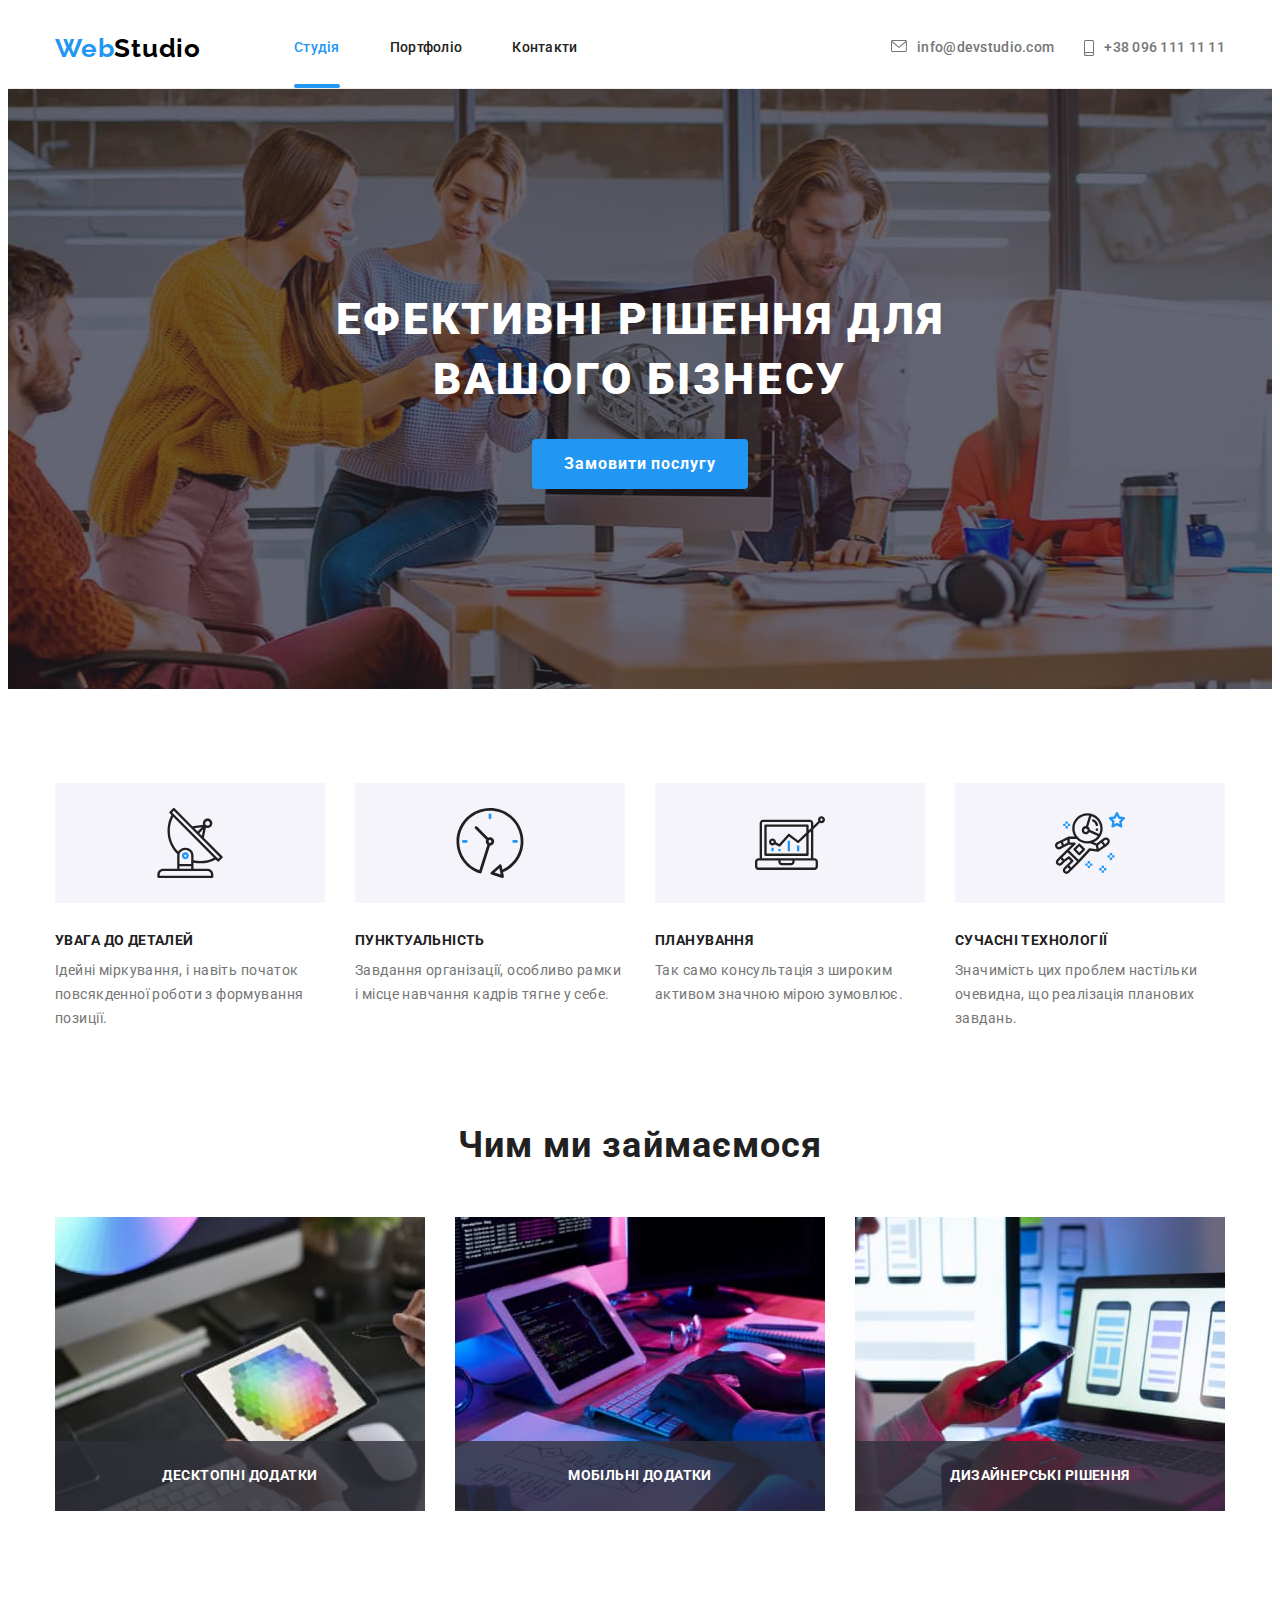
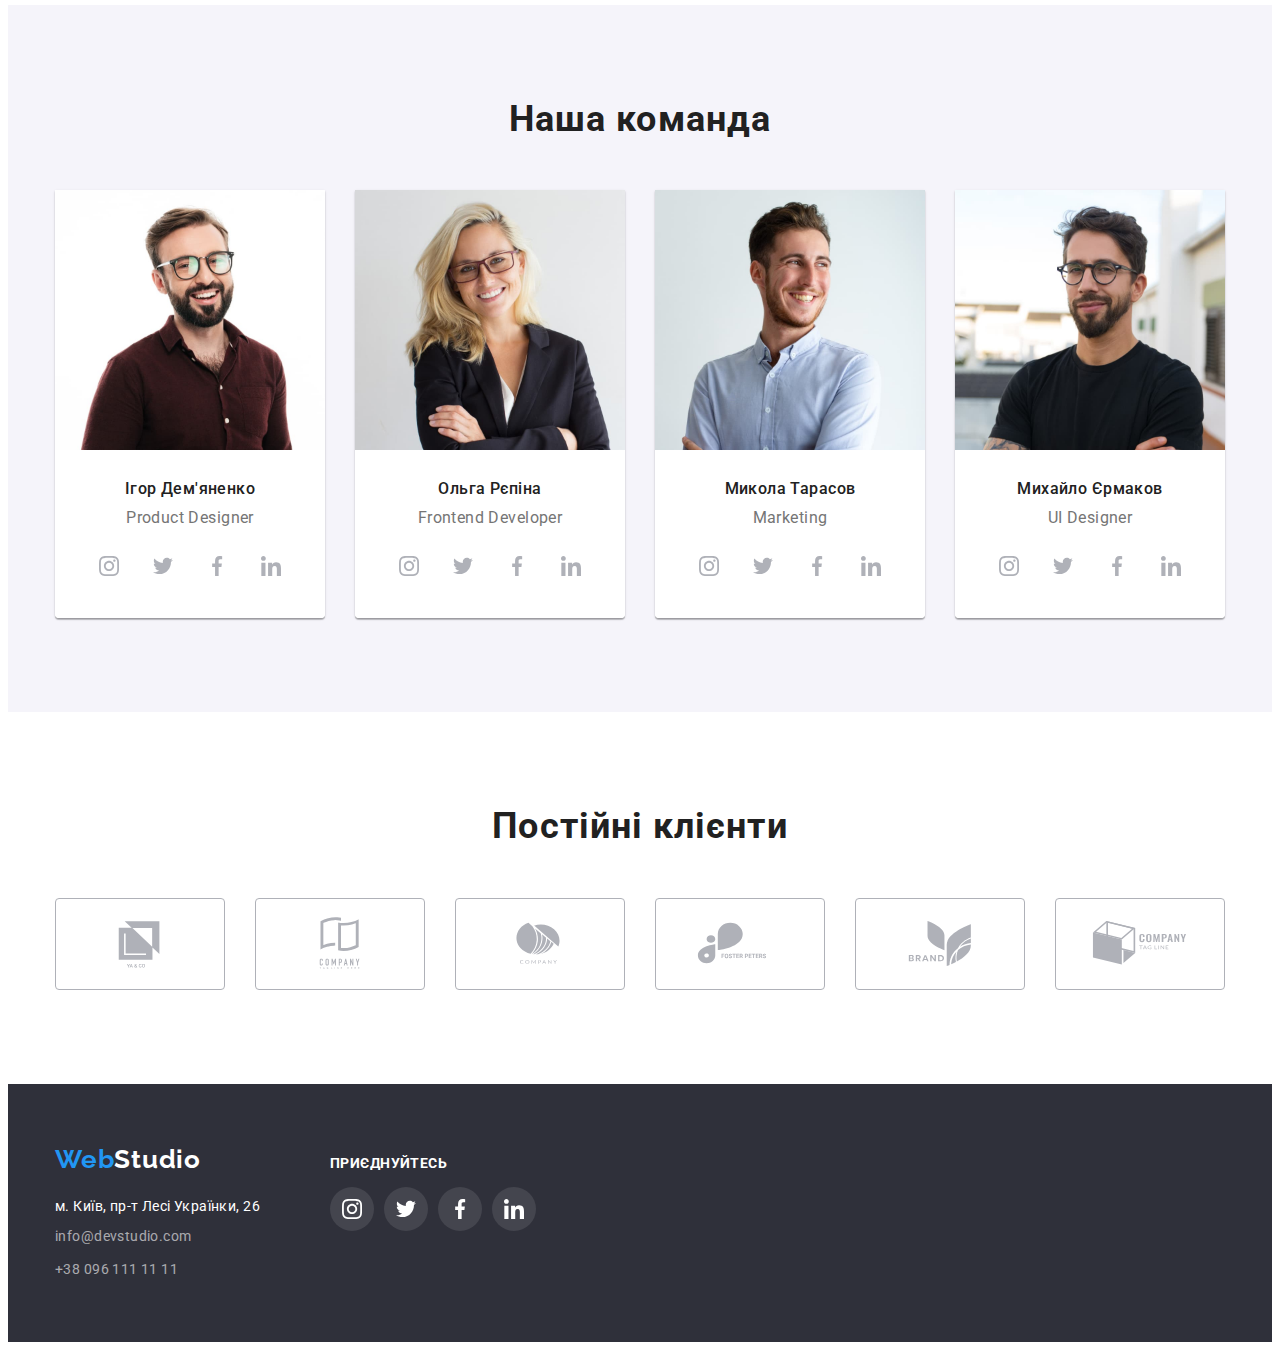
==== index.html @ 5de2b5cb "fixed bugs" ====
<!DOCTYPE html>
<html lang="uk">
  <head>
    <meta charset="UTF-8" />
    <meta http-equiv="X-UA-Compatible" content="IE=edge" />
    <meta name="viewport" content="width=device-width, initial-scale=1.0" />
    <title>Studio</title>
    <link rel="preconnect" href="https://fonts.googleapis.com" />
    <link rel="preconnect" href="https://fonts.gstatic.com" crossorigin />
    <link
      href="https://fonts.googleapis.com/css2?family=Raleway:wght@700&family=Roboto:wght@400;500;700;900&display=swap"
      rel="stylesheet"
    />
    <link
      rel="stylesheet"
      href="https://cdnjs.cloudflare.com/ajax/libs/modern-normalize/1.1.0/modern-normalize.min.css"
      integrity="sha512-wpPYUAdjBVSE4KJnH1VR1HeZfpl1ub8YT/NKx4PuQ5NmX2tKuGu6U/JRp5y+Y8XG2tV+wKQpNHVUX03MfMFn9Q=="
      crossorigin="anonymous"
      referrerpolicy="no-referrer"
    />
    <link rel="stylesheet" href="./css/styles.css" />
  </head>

  <body>
    <!-- хедер -->

    <header class="header">
      <div class="container">
        <section class="top-menu">
          <nav class="header-nav">
            <a href="./index.html" class="logo">Web<span class="logo-text">Studio</span></a>
            <ul class="header-nav-list">
              <li class="header-nav-item">
                <a href="./index.html" class="header-nav-link current">Студія</a>
              </li>
              <li class="header-nav-item">
                <a href="./portfolio.html" class="header-nav-link">Портфоліо</a>
              </li>
              <li class="header-nav-item">
                <a href="./index.html" class="header-nav-link">Контакти</a>
              </li>
            </ul>
          </nav>

          <ul class="header-contact">
            <li class="mail">
              <a href="mailto:minfo@devstudio.com" class="mail-link">
                <svg class="header-icon" width="16" height="12">
                  <use href="./images/symbol-defs.svg#icon-envelope-hover"></use>
                </svg>
                info@devstudio.com</a
              >
            </li>
            <li>
              <a href="tel:+380961111111" class="tel-link">
                <svg class="header-icon" width="10" height="16">
                  <use href="./images/symbol-defs.svg#icon-smartphone"></use>
                </svg>
                +38 096 111 11 11</a
              >
            </li>
          </ul>
        </section>
      </div>
    </header>

    <main>
      <section class="hero hero-overlay">
        <div class="container">
          <h1 class="hero-title">Ефективні рішення для вашого бізнесу</h1>
          <button type="button" class="hero-btn button" data-modal-open>Замовити послугу</button>

          
        </div>
      </section>

      <section class="feature section">
        <div class="container">
          <h2 class="visually-hidden">Особливості</h2>
          <ul class="feature-list">

            <li class="feature-item">
              <div class="feature-icon">
                <svg width="70" height="70">
                  <use href="./images/symbol-defs.svg#icon-antenna">
                  </use>
                </svg>
                </div>
               <h3 class="feature-title">Увага до деталей</h3>
              <p class="feature-text">
                Ідейні міркування, і навіть початок повсякденної роботи з формування позиції.
              </p>
            </li>

            <li class="feature-item">
              <div class="feature-icon">
                <svg width="70" height="70">
                  <use href="./images/symbol-defs.svg#icon-clock"></use>
                </svg>
              </div>
              <h3 class="feature-title">Пунктуальність</h3>
              <p class="feature-text">
                Завдання організації, особливо рамки і місце навчання кадрів тягне у себе.
              </p>
            </li>

            <li class="feature-item icon-planning">
              <div class="feature-icon">
                <svg width="70" height="70">
                  <use href="./images/symbol-defs.svg#icon-diagram"></use>
                </svg>
              </div>
              <h3 class="feature-title">Планування</h3>
              <p class="feature-text">
                Так само консультація з широким активом значною мірою зумовлює.
              </p>
            </li>

            <li class="feature-item icon-technology">
              <div class="feature-icon">
                <svg width="70" height="70">
                  <use href="./images/symbol-defs.svg#icon-astronaut"></use>
                </svg>
              </div>
              <h3 class="feature-title">Сучасні технології</h3>
              <p class="feature-text">
                Значимість цих проблем настільки очевидна, що реалізація планових завдань.
              </p>
            </li>
          </ul>
        </div>
      </section>

      <section class="work">
        <div class="container">
          <h2 class="work-title title">Чим ми займаємося</h2>
          <ul class="work-list">
            <li>
              <div class="work-band">
              <img src="./images/1.jpg" alt="розробка програм гаджетах" width="370" />
              <p class="work-band-text">Десктопні додатки</p>
            </div>
            </li>

            <li>
              <div class="work-band">
              <img src="./images/2.jpg" alt="розробка програм гаджетах" width="370" />
              <p class="work-band-text">Мобільні додатки</p>
              </div>
            </li>

            <li>
              <div class="work-band">
              <img src="./images/3.jpg" alt="розробка програм гаджетах" width="370" />
              <p class="work-band-text">Дизайнерські рішення</p>
            </div>
            </li>
          </ul>
        </div>
      </section>

      <section class="team section">
        <div class="container">
          <h2 class="team-title title">Наша команда</h2>
          <ul class="team-list">
            <li class="team-card">
              <img src="./images/4.jpg" alt="член команди" width="270" />
              <div class="team-lead">
                <h3 class="team-name">Ігор Дем'яненко</h3>
                <p lang="en" class="team-activity">Product Designer</p>
                <ul class="list team-net">
                  <li class="net-item">
                    <a href="" class="net-link">
                      <svg class="social-icon" width="20" height="20">
                        <use href="./images/symbol-defs.svg#icon-instagram"></use>
                      </svg>
                    </a>
                  </li>
                  <li class="net-item">
                    <a href="" class="net-link">
                      <svg class="social-icon" width="20" height="20">
                        <use href="./images/symbol-defs.svg#icon-twitter"></use>
                      </svg>
                    </a>
                  </li>
                  <li class="net-item">
                    <a href="" class="net-link">
                      <svg class="social-icon" width="20" height="20">
                        <use href="./images/symbol-defs.svg#icon-facebook"></use>
                      </svg>
                    </a>
                  </li>
                  <li class="net-item">
                    <a href="" class="net-link">
                      <svg class="social-icon" width="20" height="20">
                        <use href="./images/symbol-defs.svg#icon-linkedin"></use>
                      </svg>
                    </a>
                  </li>
                </ul>
              </div>
            </li>

            <li class="team-card">
              <img src="./images/5.jpg" alt="член команди" width="270" />
              <div class="team-lead">
                <h3 class="team-name">Ольга Рєпіна</h3>
                <p lang="en" class="team-activity">Frontend Developer</p>
               <ul class="list team-net">
                  <li class="net-item">
                    <a href="" class="net-link">
                      <svg class="social-icon" width="20" height="20">
                        <use href="./images/symbol-defs.svg#icon-instagram"></use>
                      </svg>
                    </a>
                  </li>
                  <li class="net-item">
                    <a href="" class="net-link">
                      <svg class="social-icon" width="20" height="20">
                        <use href="./images/symbol-defs.svg#icon-twitter"></use>
                      </svg>
                    </a>
                  </li>
                  <li class="net-item">
                    <a href="" class="net-link">
                      <svg class="social-icon" width="20" height="20">
                        <use href="./images/symbol-defs.svg#icon-facebook"></use>
                      </svg>
                    </a>
                  </li>
                  <li class="net-item">
                    <a href="" class="net-link">
                      <svg class="social-icon" width="20" height="20">
                        <use href="./images/symbol-defs.svg#icon-linkedin"></use>
                      </svg>
                    </a>
                  </li>
                </ul>
              </div>
            </li>

            <li class="team-card">
              <img src="./images/6.jpg" alt="член команди" width="270" />
              <div class="team-lead">
                <h3 class="team-name">Микола Тарасов</h3>
                <p lang="en" class="team-activity">Marketing</p>
                <ul class="list team-net">
                  <li class="net-item">
                    <a href="" class="net-link">
                      <svg class="social-icon" width="20" height="20">
                        <use href="./images/symbol-defs.svg#icon-instagram"></use>
                      </svg>
                    </a>
                  </li>
                  <li class="net-item">
                    <a href="" class="net-link">
                      <svg class="social-icon" width="20" height="20">
                        <use href="./images/symbol-defs.svg#icon-twitter"></use>
                      </svg>
                    </a>
                  </li>
                  <li class="net-item">
                    <a href="" class="net-link">
                      <svg class="social-icon" width="20" height="20">
                        <use href="./images/symbol-defs.svg#icon-facebook"></use>
                      </svg>
                    </a>
                  </li>
                  <li class="net-item">
                    <a href="" class="net-link">
                      <svg class="social-icon" width="20" height="20">
                        <use href="./images/symbol-defs.svg#icon-linkedin"></use>
                      </svg>
                    </a>
                  </li>
                </ul>
              </div>
            </li>

            <li class="team-card">
              <img src="./images/7.jpg" alt="член команди" width="270" />
              <div class="team-lead">
                <h3 class="team-name">Михайло Єрмаков</h3>
                <p lang="en" class="team-activity">UI Designer</p>
                <ul class="list team-net">
                  <li class="net-item">
                    <a href="" class="net-link">
                      <svg class="social-icon" width="20" height="20">
                        <use href="./images/symbol-defs.svg#icon-instagram"></use>
                      </svg>
                    </a>
                  </li>
                  <li class="net-item">
                    <a href="" class="net-link">
                      <svg class="social-icon" width="20" height="20">
                        <use href="./images/symbol-defs.svg#icon-twitter"></use>
                      </svg>
                    </a>
                  </li>
                  <li class="net-item">
                    <a href="" class="net-link">
                      <svg class="social-icon" width="20" height="20">
                        <use href="./images/symbol-defs.svg#icon-facebook"></use>
                      </svg>
                    </a>
                  </li>
                  <li class="net-item">
                    <a href="" class="net-link">
                      <svg class="social-icon" width="20" height="20">
                        <use href="./images/symbol-defs.svg#icon-linkedin"></use>
                      </svg>
                    </a>
                  </li>
                </ul>
              </div>
            </li>
          </ul>
        </div>
      </section>

      <section class="section client">
        <div class="container">
          <h2 class="client-title title">Постійні клієнти</h2>

          <ul class="client-list">
            <li>
              <a href="" class="client-link">
                <svg class="client-icon" width="106" height="60">
                  <use href="./images/symbol-defs.svg#icon-Logo"></use>
                </svg>
              </a>
            </li>

            <li>
              <a href="" class="client-link">
                <svg class="client-icon" width="106" height="60">
                  <use href="./images/symbol-defs.svg#icon-Logo-1"></use>
                </svg>
              </a>
            </li>
            <li>
              <a href="" class="client-link"
                ><svg class="client-icon" width="106" height="60">
                  <use href="./images/symbol-defs.svg#icon-Logo-2"></use></svg
              ></a>
            </li>
            <li>
              <a href="" class="client-link"
                ><svg class="client-icon" width="106" height="60">
                  <use href="./images/symbol-defs.svg#icon-Logo-3"></use></svg
              ></a>
            </li>
            <li>
              <a href="" class="client-link"
                ><svg class="client-icon" width="106" height="60">
                  <use href="./images/symbol-defs.svg#icon-Logo-4"></use></svg
              ></a>
            </li>
            <li>
              <a href="" class="client-link"
                ><svg class="client-icon" width="106" height="60">
                  <use href="./images/symbol-defs.svg#icon-Logo-5"></use></svg
              ></a>
            </li>
          </ul>
        </div>
      </section>
    </main>

    <!-- футер -->

    <footer class="footer">
      <div class="container jion">
        <div class="adress-block">
          <a href="./index.html" class="footer-logo"
            >Web<span class="logo-text-footer">Studio</span></a
          >
          <address class="footer-adress">
            <ul class="footer-adress-list">
              <li class="footer-adress-item">
                <a
                  href="https://www.google.com/maps/d/viewer?mid=10uSM3H-mIU3GznYo2szRIEphczw&hl=en_US&ll=50.42732700000001%2C30.538092&z=17"
                  class="footer-map"
                  target="_blank"
                  rel="noreferrer noopener"
                >
                  м. Київ, пр-т Лесі Українки, 26
                </a>
              </li>

              <li class="footer-mail">
                <a href="mailto:minfo@devstudio.com" class="footer-mail">info@devstudio.com</a>
              </li>

              <li>
                <a href="tel:+380961111111" class="footer-tel">+38 096 111 11 11</a>
              </li>
            </ul>
          </address>
        </div>

        <div class="join-block">
          <h2 class="jion-title">приєднуйтесь</h2>
          <ul class="list team-net">
                  <li class="footer-net-item">
                    <a href="" class="footer-net-link">
                      <svg class="footer-social-icon" width="20" height="20">
                        <use href="./images/symbol-defs.svg#icon-instagram"></use>
                      </svg>
                    </a>
                  </li>
                  <li class="footer-net-item">
                    <a href="" class="footer-net-link">
                      <svg class="footer-social-icon" width="20" height="20">
                        <use href="./images/symbol-defs.svg#icon-twitter"></use>
                      </svg>
                    </a>
                  </li>
                  <li class="footer-net-item">
                    <a href="" class="footer-net-link">
                      <svg class="footer-social-icon" width="20" height="20">
                        <use href="./images/symbol-defs.svg#icon-facebook"></use>
                      </svg>
                    </a>
                  </li>
                  <li class="footer-net-item">
                    <a href="" class="footer-net-link">
                      <svg class="footer-social-icon" width="20" height="20">
                        <use href="./images/symbol-defs.svg#icon-linkedin"></use>
                      </svg>
                    </a>
                  </li>
                </ul>
        </div>
      </div>
    </footer>

    <div class="backdrop is-hidden" data-modal>
            <div class="modal">
              <button class="modal-btn"  data-modal-close>
              <svg class="close" width="30" height="30">
                <use href="./images/symbol-defs.svg#icon-close"></use>
              </svg>
              </button>
            </div>
          </div>
    <script src="./js/modal.js"></script>

  </body>
</html>
---- css/styles.css ----
/* основной цвет текста color: #757575; */
/* вторичный цвет текста color: #212121; */
/* белый color: #FFFFFF; */
/* акцент #2196F3; */
/* вторичный цвет фона #F5F4FA; */
/* цвет текста в футере rgba(255, 255, 255, 0.6) */
/* 000000 */
/* ECECEC */
/* F5F4FA */
/* 2F303A */
/* FFFFFF 60% */

:root {
  --primary-text-color: #757575;
  --title-text-color: #212121;
  --white-color: rgba(255, 255, 255, 0.6);
  --accept-color: #2196f3;
  --primary-bg-color: #ffffff;
  --bgr-color: #2f303a;
  --black-color: #000000;
  --bgr-secondary-color: #f5f4fa;
  --transpernt-white-color: rgba(255, 255, 255, 0.6);
  --hidden-color: #188ce8;
  --timing: 250ms;
  --cubic-bezier: (0.4, 0, 0.2, 1);
}

html {
  box-sizing: border-box;
}

*,
*::after,
*::before {
  box-sizing: inherit;
}

p,
h1,
h2,
h3,
h4,
h5,
h6 {
  margin: 0;
}

ul,
ol {
  margin: 0;
  padding-left: 0;
}

address {
  font-style: normal;
}

img {
  display: block;
}

body {
  background-color: var(--primary-bg-color);
  color: var(--primary-text-color);
  font-family: Roboto, sans-serif;
  font-size: 14px;
  font-weight: 400;
  letter-spacing: 0.03em;
}

.container {
  width: 1200px;
  padding-left: 15px;
  padding-right: 15px;
  /* outline: 2px solid black; */
  margin: 0 auto;
}

.visually-hidden {
  position: absolute;
  width: 1px;
  height: 1px;
  margin: -1px;
  border: 0;
  padding: 0;
  white-space: nowrap;
  clip-path: inset(100%);
  clip: rect(0 0 0 0);
  overflow: hidden;
}

.button {
  font-family: Roboto, sans-serif;
  cursor: pointer;
  /* border: 1px solid transparent; */
  border: none;
  border-radius: 4px;
}

.section {
  padding-top: 94px;
  padding-bottom: 94px;
}

.title {
 color: var(--title-text-color);
  font-weight: 700;
  font-size: 36px;
  line-height: 1.16;
  letter-spacing: 0.03em;
  margin-bottom: 50px;
  text-align: center;
  margin-bottom: 50px; 
}

.list {
  list-style-type: none;
}

/* -----------------HEADER---------------- */

.header {
  border-bottom: 1px solid #ececec;
}


.header-nav {
  align-items: center;
}

.top-menu {
  display: flex;
  align-items: center;
 }

.logo {
  display: block;
  font-family: Raleway, normal;
  color: var(--accept-color);
  text-decoration: none;
  font-weight: 700;
  font-size: 26px;
  line-height: 1.19;
  letter-spacing: 0.03em;
  /* margin: 0 93px 25px 0; */
}

.logo-text {
  color: var(--black-color);
}

.header-nav-list {
  list-style-type: none;
  margin-left: 93px;
}

.header-nav-item:not(:last-child) {
  margin-right: 50px;
}

.header-nav-link {
  color: var(--title-text-color);
  text-decoration: none;
  font-weight: 500;
  font-size: 14px;
  line-height: 1.14;
  letter-spacing: 0.02em;
  padding-top: 32px;
  padding-bottom: 32px;
  display: block;
  position: relative;

  transition: color 250ms cubic-bezier(0.4, 0, 0.2, 1);
}

.current {
    color: var(--accept-color);
}

.current::after {
  color: var(--accept-color);
  position: absolute;
    content: '';
    display: block;
    left: 0;
    bottom: 0px;
    width: 100%;
    height: 4px;
    border-radius: 2px;
   background-color: #2196f3;
}

.header-contact {
  list-style-type: none;
  display: flex;
  margin-left: auto;
  align-items: center;
}

.header-nav,
.header-nav-list {
  display: flex;
}

.header-icon {
  margin-right: 10px;
  fill: currentColor;
}

.mail {
  margin-right: 30px;
}

.mail-link {
  display: flex;
  text-decoration: none;
  color: var(--primary-text-color);
  font-weight: 500;
  font-size: 14px;
  line-height: 1.14;
  letter-spacing: 0.02em;
  padding: 32px 0;

  transition: color 250ms cubic-bezier(0.4, 0, 0.2, 1);
  /* margin-right: 50px; */
}

.tel-link {
  display: flex;
  text-decoration: none;
  color: var(--primary-text-color);
  font-weight: 500;
  font-size: 14px;
  line-height: 1.14;
  letter-spacing: 0.02em;
  padding: 32px 0;

  transition: color 250ms cubic-bezier(0.4, 0, 0.2, 1);
}

.header-nav-link:hover,
.header-nav-link:focus,
.mail-link:hover,
.mail-link:focus,
.tel-link:hover,
.tel-link:focus {
  color: var(--accept-color);
}

/* ------------------------MAIN----------------------- */

.hero {
  background-color: var(--bgr-color);
  padding: 200px 0px;
}

.hero-overlay {
  max-width: 1600px;
  height: 600px;
  background-image: 
  linear-gradient(to right,
  rgba(47, 48, 58, 0.4),
  rgba(47, 48, 58, 0.4)),
  url(../images/overlay.jpg);
  background-repeat: no-repeat;
  background-position: center;
  background-size: cover;
  margin-left: auto;
  margin-right: auto;
}

.hero-title {
  color: var(--primary-bg-color);
  font-weight: 900;
  font-size: 44px;
  line-height: 60px;
  letter-spacing: 0.06em;
  text-transform: uppercase;
  max-width: 696px;
  margin: 0 auto;
  margin-bottom: 30px;
  text-align: center;
}

.hero-btn {
  color: var(--primary-bg-color);
  background-color: var(--accept-color);
  font-weight: 700;
  font-size: 16px;
  line-height: 1.87;
  letter-spacing: 0.06em;
  margin: 0 auto;
  display: block;
  border-radius: 4px;
  padding: 10px 32px;
  text-align: center;
  border: none;

  transition: background-color 250ms cubic-bezier(0.4, 0, 0.2, 1);
}

.hero-btn:hover,
.hero-btn:focus {
  background-color: var(--hidden-color);
}

.backdrop {
position: fixed;
top: 0;
left: 0;
/* width: 1600px;
height: 1024px; */

width: 100%;
height: 100%;

opacity: 1;
background-color: rgba(0, 0, 0, 0.2);
transition: opacity 250ms cubic-bezier(0.4, 0, 0.2, 1);


}

.backdrop.is-hidden {
  opacity: 0;
  pointer-events: none;
  /* transform:  translate(-50%, -50%) scale(1.25); */
}

.modal {
  width: 528px;
  height: 581px;
  background-color: var(--primary-bg-color);
  border-radius: 4px;

  position: absolute;
  top: 50%;
  left: 50%;
  transform: translate(-50%, -50%) scale(1);
  transition: transform 250ms cubic-bezier(0.4, 0, 0.2, 1);
  /* animation-duration: 250ms; */
}

.backdrop.is-hidden .modal {
transform:  translate(-50%, -50%) scale(1.25);
}

.modal-btn {
  display: flex;
  width: 30px;
  height: 30px;
  border-radius: 50%;
  border: 1px solid rgba(0, 0, 0, 0.1);
  background-color: var(--primary-bg-color);
  align-items: center;
  justify-content: center;
  cursor: pointer;
  top: 8px;
  right: 8px;

  position: absolute;
}

/* -------------------FEATURE------------------------ */



.feature-list {
  display: block;
  list-style-type: none;
  display: flex;
  gap: 30px;
  /* flex-wrap: wrap; */
}

.feature-item {
  min-width: 270px;
 }

.feature-icon {
  display: flex;
  align-items: center;
  justify-content: center;
  width: 270px;
  height: 120px;
  background-color: var(--bgr-secondary-color);
  margin-bottom: 30px;
}

.feature-title {
  color: var(--title-text-color);
  font-weight: 700;
  font-size: 14px;
  line-height: 1.14;
  text-transform: uppercase;
  margin-bottom: 10px;
}

.feature-text {
  color: var(--primary-text-color);
  font-weight: 400;
  font-size: 14px;
  line-height: 1.71;
  letter-spacing: 0.03em;
}

/* -------------------- WORK--------------------*/

/* .work-title {
  color: var(--title-text-color);
  font-weight: 700;
  font-size: 36px;
  line-height: 1.16;
  letter-spacing: 0.03em;
  margin-bottom: 50px;
  text-align: center;
  margin-bottom: 50px;
} */

.work-list {
  list-style-type: none;
  display: flex;
  gap: 30px;
}

.work {
  padding-bottom: 94px;
}

.work-band {
  position: relative;
}

.work-band-text {
position: absolute;

bottom: 0;
width: 100%;
height: 70px;

display: flex;
align-items: center;
justify-content: center;

font-weight: 700;
line-height: 1.14;
/* text-align: center; */
/* letter-spacing: 0.03em; */
text-transform: uppercase;
color: var(--primary-bg-color);
background-color: rgba(47, 48, 58, 0.8);
}
  

/* -----------------------TEAM--------------------- */

.team {
  background-color: var(--bgr-secondary-color);
}

/* .team-title {
  color: var(--title-text-color);
  font-weight: 700;
  font-size: 36px;
  line-height: 1.16;
  margin-bottom: 50px;
  text-align: center;
} */

.team-list {
  list-style-type: none;
  display: flex;
  gap: 30px;
}

.team-card {
background: #FFFFFF;
box-shadow: 0px 1px 3px rgba(0, 0, 0, 0.12), 0px 1px 1px rgba(0, 0, 0, 0.14), 0px 2px 1px rgba(0, 0, 0, 0.2);
border-radius: 0px 0px 4px 4px;

} 

.team-name {
  color: var(--title-text-color);
  font-weight: 500;
  font-size: 16px;
  line-height: 1.18;
  margin-bottom: 10px;
  /* margin-top: 30px; */
}

.team-activity {
  font-size: 16px;
  line-height: 1.18;
}

.team-lead {
  background: #ffffff;
  border-radius: 0px 0px 4px 4px;
  padding: 30px 0;
  text-align: center;
}

/* .net-icon {
fill: currentColor;
}  */

.social-icon {
  fill: currentColor;
}

.team-net {
  display: flex;
  /* align-items: center; */
  justify-content: center;
  gap: 10px;
  margin-top: 16px;
}

/* .net-item {
background: #FFFFFF;
box-shadow: 0px 1px 3px rgba(0, 0, 0, 0.12), 0px 1px 1px rgba(0, 0, 0, 0.14), 0px 2px 1px rgba(0, 0, 0, 0.2);
border-radius: 0px 0px 4px 4px;

} */


.net-link {
display: flex;
align-items: center;
justify-content: center;
width: 44px;
height: 44px;
border-radius: 50%;
background: var(--primary-bg-color);
color: #afb1b8;

transition: color 250ms cubic-bezier(0.4, 0, 0.2, 1),
background-color 250ms cubic-bezier(0.4, 0, 0.2, 1);
}

.net-link:hover,
.net-link:focus{
  background: var(--accept-color);
  color: var(--primary-bg-color);
}

/* -----------------------CLIENT---------------------- */

.client-icon {
  fill: currentColor;
}

.client-list {
list-style: none;
display: flex;
align-items: center;
justify-content: center;
gap: 30px;
}

.client-link {
display:flex;
width: 170px;
height: 92px;
border: 1px solid #afb1b8;
border-radius: 4px;
align-items: center;
justify-content: center;
background-color: var(--primary-bg-color)
;
color: #afb1b8;

transition: color 250ms cubic-bezier(0.4, 0, 0.2, 1),
border-color: 250ms cubic-bezier(0.4, 0, 0.2, 1);
}

.client-link:hover,
.client-link:focus {
  color: var(--accept-color);
  border-color: var(--accept-color);
}



/* -----------------------FOOTER----------------------- */

.footer {
  background-color: var(--bgr-color);
  padding-top: 60px;
  padding-bottom: 60px;
  /* margin-bottom: 20px; */
}

.footer-logo {
  display: block;
  font-family: Raleway, normal;
  color: var(--accept-color);
  text-decoration: none;
  font-weight: 700;
  font-size: 26px;
  line-height: 1.19;
  letter-spacing: 0.03em;
  margin-bottom: 20px;
}

.footer-adress-item {
  display: block;
  margin-bottom: 9px;
  max-height: 21px;
}

.footer-adress-list {
  list-style-type: none;
}

.logo-text-footer {
  color: var(--primary-bg-color);
}

.footer-mail,
.footer-tel {
  font-style: normal;
  color: var(--transpernt-white-color);
  text-decoration: none;
  line-height: 1.71;

  transition: color 250ms cubic-bezier(0.4, 0, 0.2, 1);
}

.footer-mail {
    margin-bottom: 9px;
}

.footer-map {
  font-style: normal;
  color: var(--primary-bg-color);
  text-decoration: none;
  line-height: 1.71;

  transition: color 250ms cubic-bezier(0.4, 0, 0.2, 1);
   }

.footer-map:hover,
.footer-map:focus,
.footer-mail:hover,
.footer-mail:focus,
.footer-tel:hover,
.footer-tel:focus {
  color: var(--accept-color);
}

.jion {
  display: flex;
  gap: 70px;
  align-items: baseline;
}

.jion-title {
font-style: normal;
font-weight: 700;
font-size: 14px;
line-height: 1,14;
letter-spacing: 0.03em;
text-transform: uppercase;
color: var(--primary-bg-color);
}

.footer-net-link {
 display: flex;
align-items: center;
justify-content: center;
width: 44px;
height: 44px;
border-radius: 50%;
background: rgba(255, 255, 255, 0.1);
color: var(--primary-bg-color); 

transition: background-color 250ms cubic-bezier(0.4, 0, 0.2, 1);
}

.footer-social-icon {
  fill: currentColor;
}

.footer-net-link:hover,
.footer-net-link:focus {
  background: var(--accept-color);
}


/* Портфолио */

.portfolio {
  padding: 94px 0;
}

.button-secondary:hover,
.button-secondary:focus {
  background-color: var(--accept-color);
  color: var(--primary-bg-color);
  box-shadow: 0px 3px 1px rgba(0, 0, 0, 0.1), 0px 1px 2px rgba(0, 0, 0, 0.08),
  0px 2px 2px rgba(0, 0, 0, 0.12);
}

.button-secondary {
  color: var(--title-text-color);
  background-color: var(--bgr-secondary-color);
  font-weight: 500;
  font-size: 16px;
  line-height: 1.62;
  text-align: center;
  letter-spacing: 0.03em;
  padding: 6px 22px;

  transition: color 250ms cubic-bezier(0.4, 0, 0.2, 1),
  background-color 250ms cubic-bezier(0.4, 0, 0.2, 1);
}

.portfolio-list {
  list-style-type: none;
  display: flex;
  flex-wrap: wrap;
}


.portfolio-list {
  flex-wrap: wrap;
  /* flex-basis: calc(100% / 3); */
  gap: 30px;
}

.portfolio-list-card {
  outline: 1px solid #eeeeee;
    }

.portfolio-thumb {
position: relative;
overflow: hidden;
}

.portfolio-thumb-text {
  position: absolute;
  /* content: ""; */
  top: 0;
  left: 0;

  display: flex;
  align-items: center;
  padding: 63px 24px;

width: 100%;
height: 100%;
  background-color:  rgba(33, 150, 243, 0.9);
  transform: translateY(101%);

  transition: transform 250ms cubic-bezier(0.4, 0, 0.2, 1);
}

.thumb-text {
font-weight: 400;
font-size: 18px;
line-height: 1.55;
letter-spacing: 0.03em;
color: var(--primary-bg-color);


}

.portfolio-link:hover .portfolio-thumb-text, .portfolio-link:focus .portfolio-thumb-text{
  transform: translateY(0);

}

.menu {
  display: flex;
  justify-content: center;
  margin-bottom: 50px;
  gap: 8px;
}

.menu-list {
  display: flex;
  /* margin-right: 8px; */
}


.card {
  padding: 20px 24px;
  
}

.portfolio-link {
  display: block;
  text-decoration: none;

  position: relative;
  transition: box-shadow 250ms cubic-bezier(0.4, 0, 0.2, 1);
}

.portfolio-link:hover,
.portfolio-link:focus {
box-shadow: 0px 1px 1px rgba(0, 0, 0, 0.12), 0px 4px 4px rgba(0, 0, 0, 0.06),
        1px 4px 6px rgba(0, 0, 0, 0.16);
}


.portfolio-title {
  color: var(--title-text-color);
  font-weight: 700;
  font-size: 18px;
  line-height: 2;
  letter-spacing: 0.06em;
  margin-bottom: 4px;
  /* text-decoration: none; */
}

.portfolio-text {
  font-size: 16px;
  line-height: 1.87;
  color: var(--primary-text-color);
  /* text-decoration: none; */
}

/* .portfolio-list-card:hover,
.portfolio-list-card:focus {
  box-shadow: 0px 1px 1px rgba(0, 0, 0, 0.12), 0px 4px 4px rgba(0, 0, 0, 0.06),
        1px 4px 6px rgba(0, 0, 0, 0.16);
} */
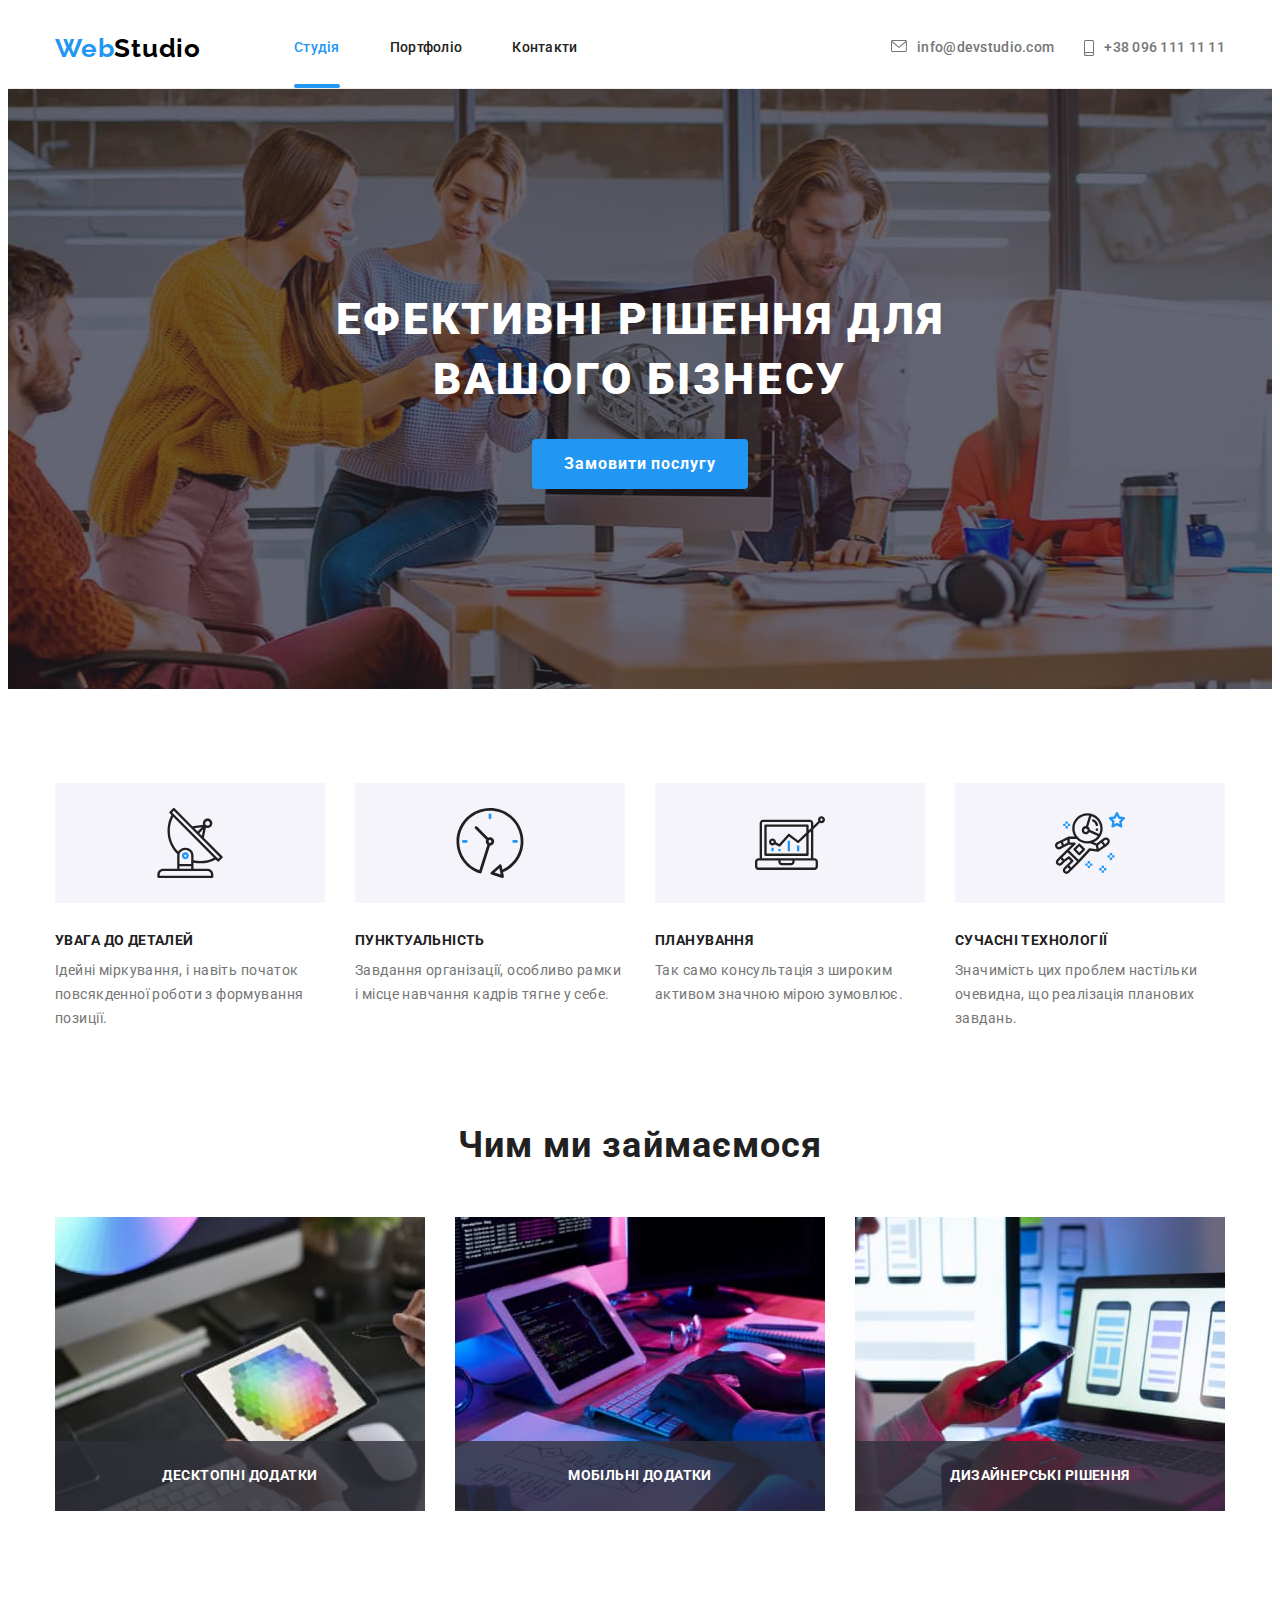
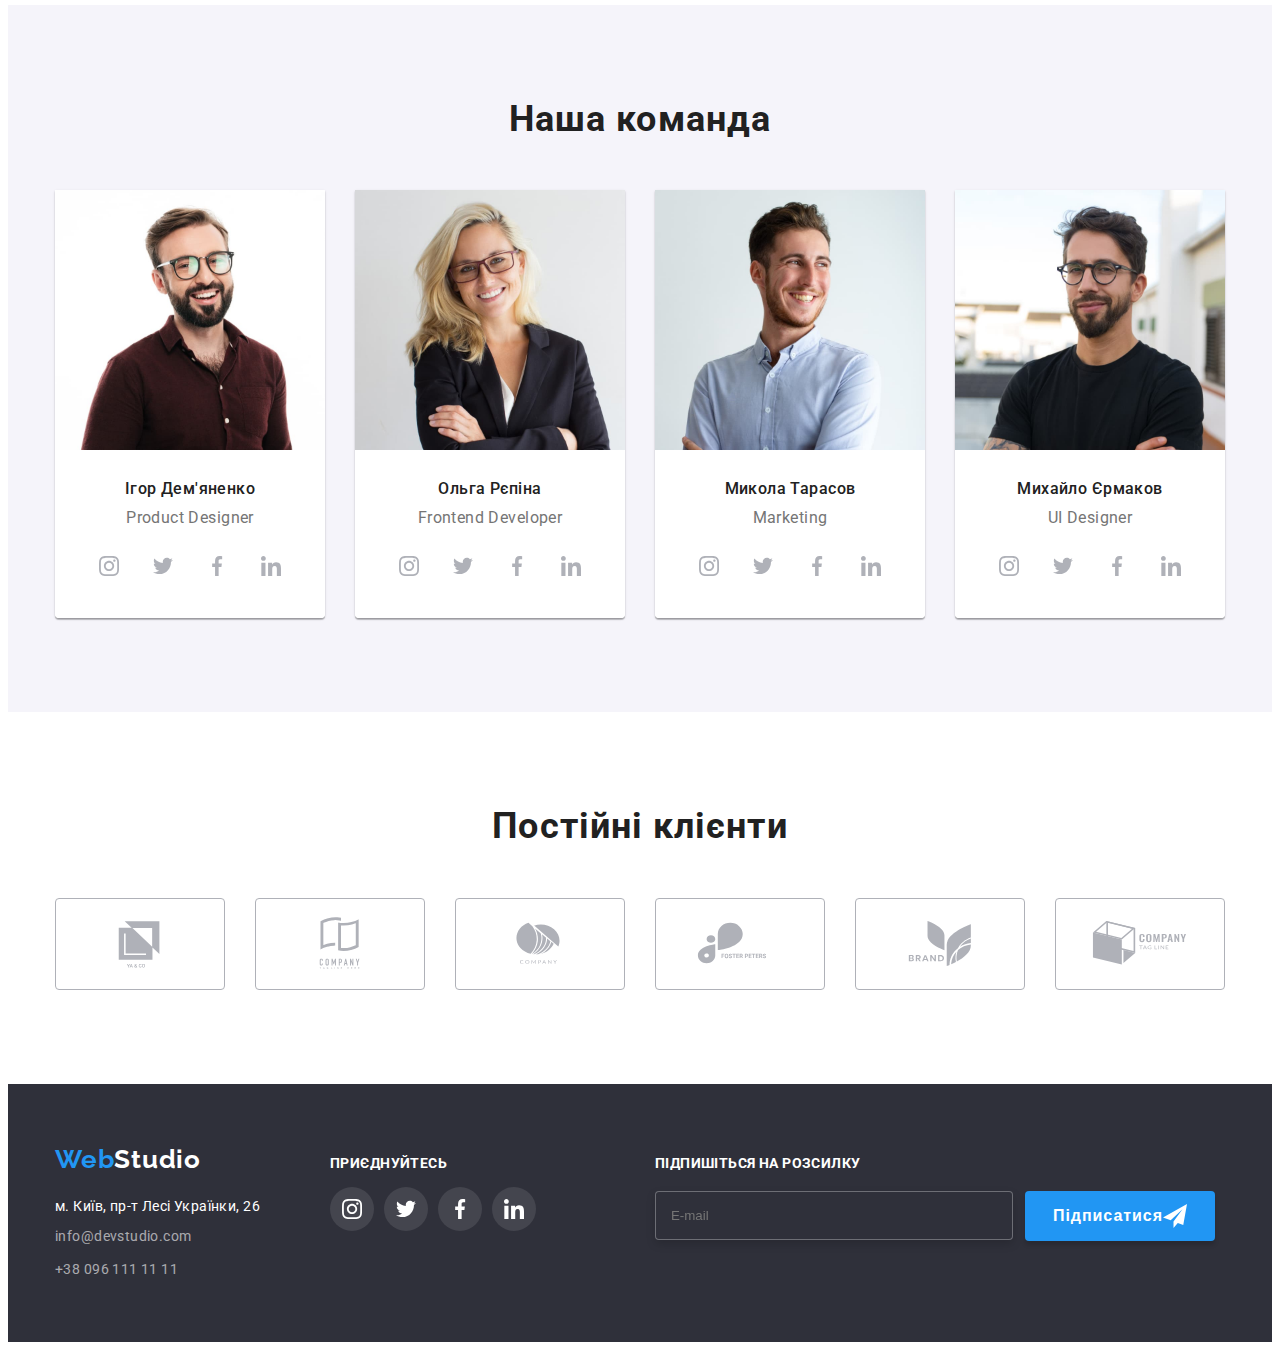
==== commit 712f33e6: "footer" ====
--- a/index.html
+++ b/index.html
@@ -432,6 +432,23 @@
                   </li>
                 </ul>
         </div>
+
+        <div class="action">
+          <p class="action-title">підпишіться на розсилку</p>
+          <form class="action-mail" autocomplete="off">
+            <label for="email">
+            <input type="email" name="email" class="action-input"
+             id="email" placeholder="E-mail" required> 
+            </label>
+            <button type="submit" class="action-btn">Підписатися
+              <svg class="action-icon" width="24" height="24" >
+                <use href="./images/symbol-defs.svg#icon-icon-send-1"></use>
+              </svg>
+            </button>
+          </form>
+        </div>
+
+
       </div>
     </footer>
 
@@ -442,8 +459,23 @@
                 <use href="./images/symbol-defs.svg#icon-close"></use>
               </svg>
               </button>
-            </div>
+
+              <p class="modal-title">Залиште свої дані, ми вам передзвонимо</p>
+              <form action="">
+                <label for="">
+                  <span>Ім'я</span>
+                  <div class="modal-info">
+                    <input type="text">
+                    <svg class="modal-icon" width="18" height="18">
+                     <use href="./images/symbol-defs.svg#icon-person-black-18dp-1-1"></use>
+                    </svg>
+                  </div>
+                </label>
+
+              </form>
+            </div>  
           </div>
+          
     <script src="./js/modal.js"></script>
 
   </body>
--- a/css/styles.css
+++ b/css/styles.css
@@ -333,6 +333,8 @@
   background-color: var(--primary-bg-color);
   border-radius: 4px;
 
+  padding: 40px;
+
   position: absolute;
   top: 50%;
   left: 50%;
@@ -359,6 +361,37 @@
   right: 8px;
 
   position: absolute;
+}
+
+.modal-title {
+font-weight: 700;
+font-size: 20px;
+line-height: 1,15;
+text-align: center;
+letter-spacing: 0.03em;
+
+color: var(--title-text-color);
+
+}
+
+.modal-info {
+  position: relative;
+  display: flex;
+  flex-direction: column;
+  text-align: start;
+  margin-bottom: 10px;
+
+  transition: border-color 250ms cubic-bezier(0.4, 0, 0.2, 1);
+}
+
+
+
+.modal-icon {
+  position: absolute;
+  left: 12px;
+  top: 50%;
+
+
 }
 
 /* -------------------FEATURE------------------------ */
@@ -688,6 +721,67 @@
   background: var(--accept-color);
 }
 
+.action {
+  margin-left: auto;
+}
+
+
+.action-mail {
+  display: flex;
+}
+
+.action-title {
+font-style: normal;
+font-weight: 700;
+font-size: 14px;
+line-height: 1,14;
+letter-spacing: 0.03em;
+text-transform: uppercase;
+color: var(--primary-bg-color);
+margin-bottom: 20px;
+margin-right: 10px;
+}
+
+.action-input {
+width: 358px;
+padding: 16px 15px;
+border-radius: 4px;
+border: 1px solid rgba(255, 255, 255, 0.3);
+filter: drop-shadow(0px 4px 4px rgba(0, 0, 0, 0.15));
+color: rgba(255, 255, 255, 0.6);
+outline: none;
+background: #2F303A;
+margin-right: 12px;
+}
+
+.action-btn {
+  color: var(--primary-bg-color);
+  background-color: var(--accept-color);
+  font-weight: 700;
+font-size: 16px;
+line-height: 1.88;
+letter-spacing: 0.06em;
+
+box-shadow: 0px 4px 4px rgba(0, 0, 0, 0.15);
+border-radius: 4px;
+
+padding: 10px 28px;
+cursor: pointer;
+
+display: flex;
+align-items: center;
+text-align: center;
+border: none;
+margin-right: 10px;
+}
+
+.action-icon {
+  display: block;
+  fill: var(--primary-bg-color);
+}
+
+
+
 
 /* Портфолио */
 
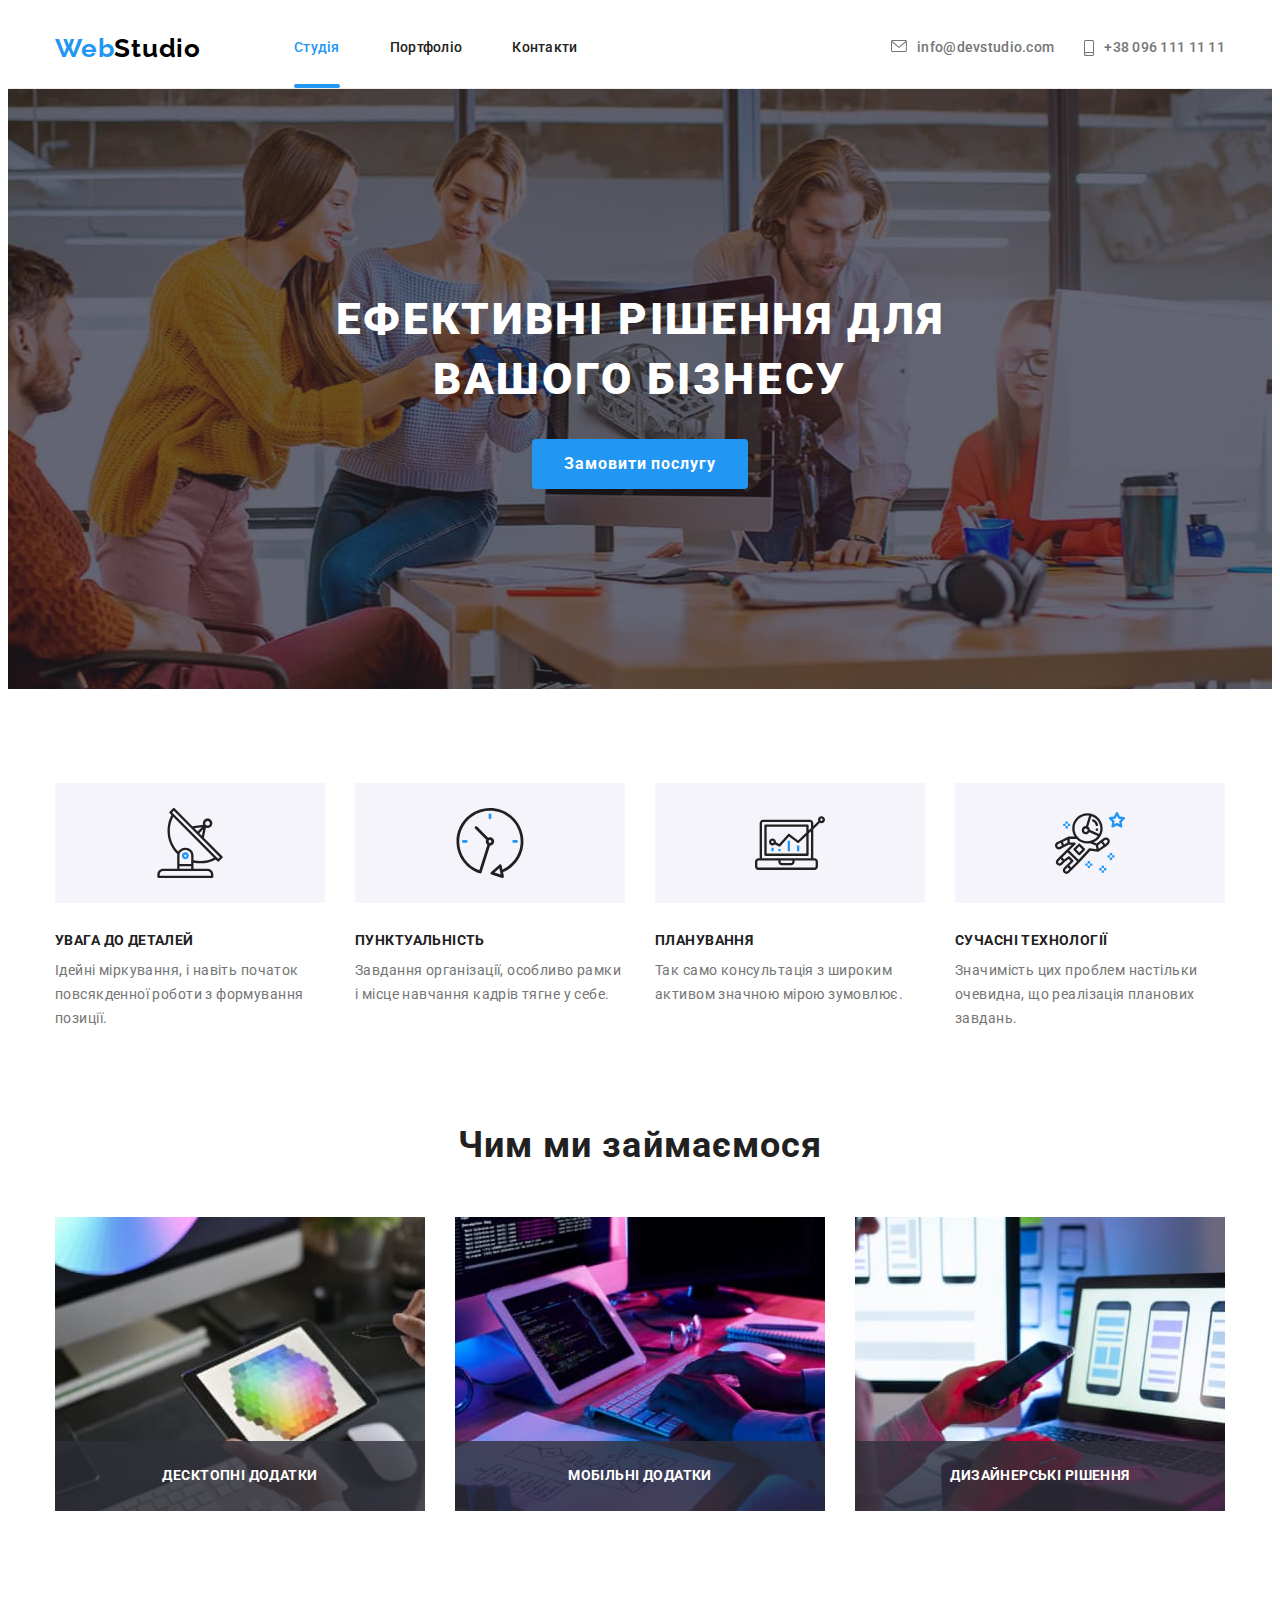
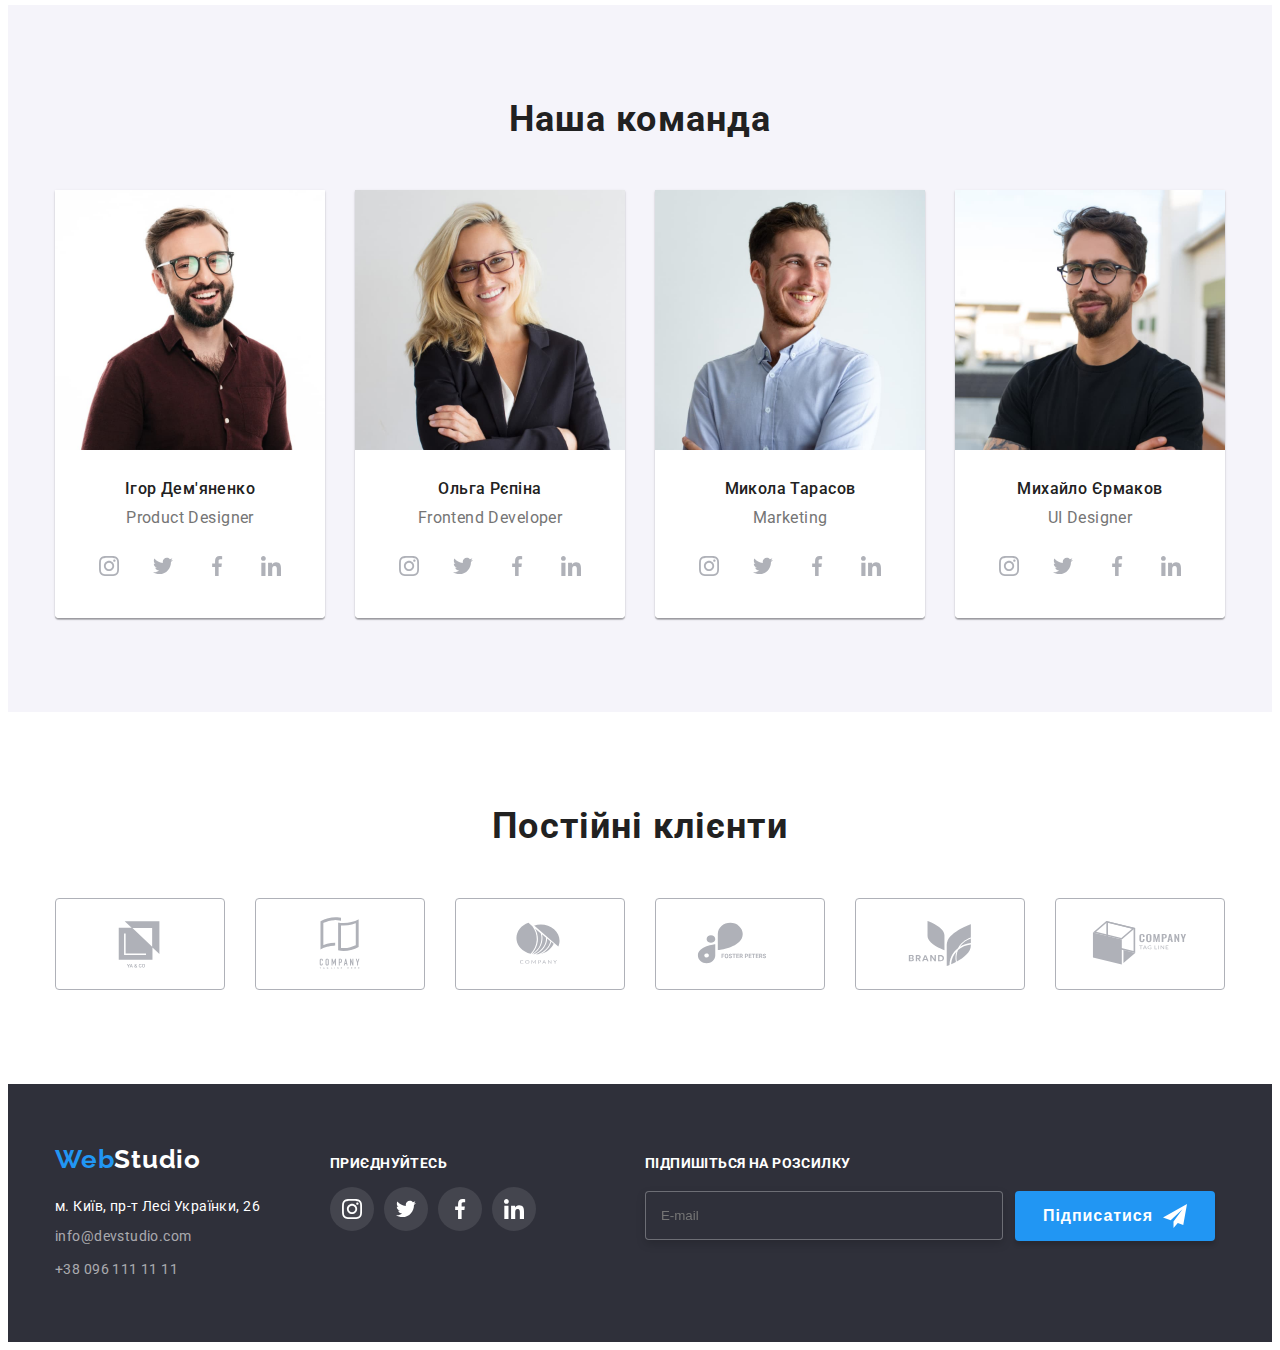
==== commit bbbea21c: "1" ====
--- a/index.html
+++ b/index.html
@@ -459,20 +459,62 @@
                 <use href="./images/symbol-defs.svg#icon-close"></use>
               </svg>
               </button>
+              
+              <form class="modal-form">
 
               <p class="modal-title">Залиште свої дані, ми вам передзвонимо</p>
-              <form action="">
-                <label for="">
-                  <span>Ім'я</span>
+              
+                <label class="modal-name">
+                  <span class="form-name">Ім'я</span>
                   <div class="modal-info">
-                    <input type="text">
+                    <input type="form-input">
                     <svg class="modal-icon" width="18" height="18">
                      <use href="./images/symbol-defs.svg#icon-person-black-18dp-1-1"></use>
                     </svg>
                   </div>
                 </label>
 
+                <label class="modal-name">
+                  <span class="form-name">Телефон</span>
+                  <div class="modal-info">
+                    <input type="form-input">
+                    <svg class="modal-icon" width="18" height="18">
+                     <use href="./images/symbol-defs.svg#icon-phone-black-18dp-1-1"></use>
+                    </svg>
+                  </div>
+                </label>
+
+                <label class="modal-name">
+                  <span class="form-name">Пошта</span>
+                  <div class="modal-info">
+                    <input type="form-input">
+                    <svg class="modal-icon" width="18" height="18">
+                     <use href="./images/symbol-defs.svg#icon-email-black-18dp-1-1"></use>
+                    </svg>
+                  </div>
+                </label>
+
+                <label class="modal-name">
+                  Коментар
+                  <textarea name="comment" rows="5"
+                  placeholder="Введіть текст" 
+                  class="comment-modal">
+                </textarea>
+                </label>
+
+                <label class="form-check">
+                  <input type="checkbox" name="checkbox" class="check-text" required>
+                  <span class="check-icon"></span>
+                  <span>Погоджуюся з розсилкою та приймаю
+                    <a href="" class="condition">Умови договору</a>
+                  </span>
+                </label>
+
+                <button type="submit" class="button modal-button">Відправити</button>
+
               </form>
+
+
             </div>  
           </div>
           
--- a/css/styles.css
+++ b/css/styles.css
@@ -363,6 +363,19 @@
   position: absolute;
 }
 
+.modal-form {
+  width: 448px;
+  /* height: 342px; */
+  display: flex;
+  flex-direction: column;
+  
+  outline: 1px solid black;
+  margin-left: auto;
+  margin-right: auto;
+  padding: 40px;
+
+}
+
 .modal-title {
 font-weight: 700;
 font-size: 20px;
@@ -371,11 +384,18 @@
 letter-spacing: 0.03em;
 
 color: var(--title-text-color);
+margin-bottom: 12px;
+
+}
+
+.modal-name {
+/* position: relative;
+display: flex; */
 
 }
 
 .modal-info {
-  position: relative;
+  /* position: absolute; */
   display: flex;
   flex-direction: column;
   text-align: start;
@@ -387,11 +407,53 @@
 
 
 .modal-icon {
-  position: absolute;
+  /* position: absolute; */
   left: 12px;
   top: 50%;
-
-
+}
+
+.condition {
+color: var(--accept-color);
+
+}
+
+.form-check {
+display: block;
+}
+
+.check-text {
+  position: absolute;
+  width: 16px;
+  height: 15px;
+  margin: -1px;
+}
+  
+  .modal-button {
+  display: block;
+  margin-right: auto;
+  margin-left: auto;
+  padding: 10px 52px;
+  width: 200px;
+  height: 50px;
+  color: var(--primary-bg-color);
+  background-color: var(--accept-color);
+ margin-top: 30px;
+ box-shadow: 0px 4px 4px rgba(0, 0, 0, 0.15);
+border-radius: 4px;
+
+font-weight: 700;
+font-size: 16px;
+line-height: 1.88;
+display: flex;
+align-items: center;
+text-align: center;
+letter-spacing: 0.06em;
+
+transition: background-color 250ms cubic-bezier(0.4, 0, 0.2, 1);
+}
+
+.modal-button:hover, .modal-button:focus {
+  background-color: var(--hidden-color);
 }
 
 /* -------------------FEATURE------------------------ */
@@ -778,6 +840,7 @@
 .action-icon {
   display: block;
   fill: var(--primary-bg-color);
+  margin-left: 10px;
 }
 
 
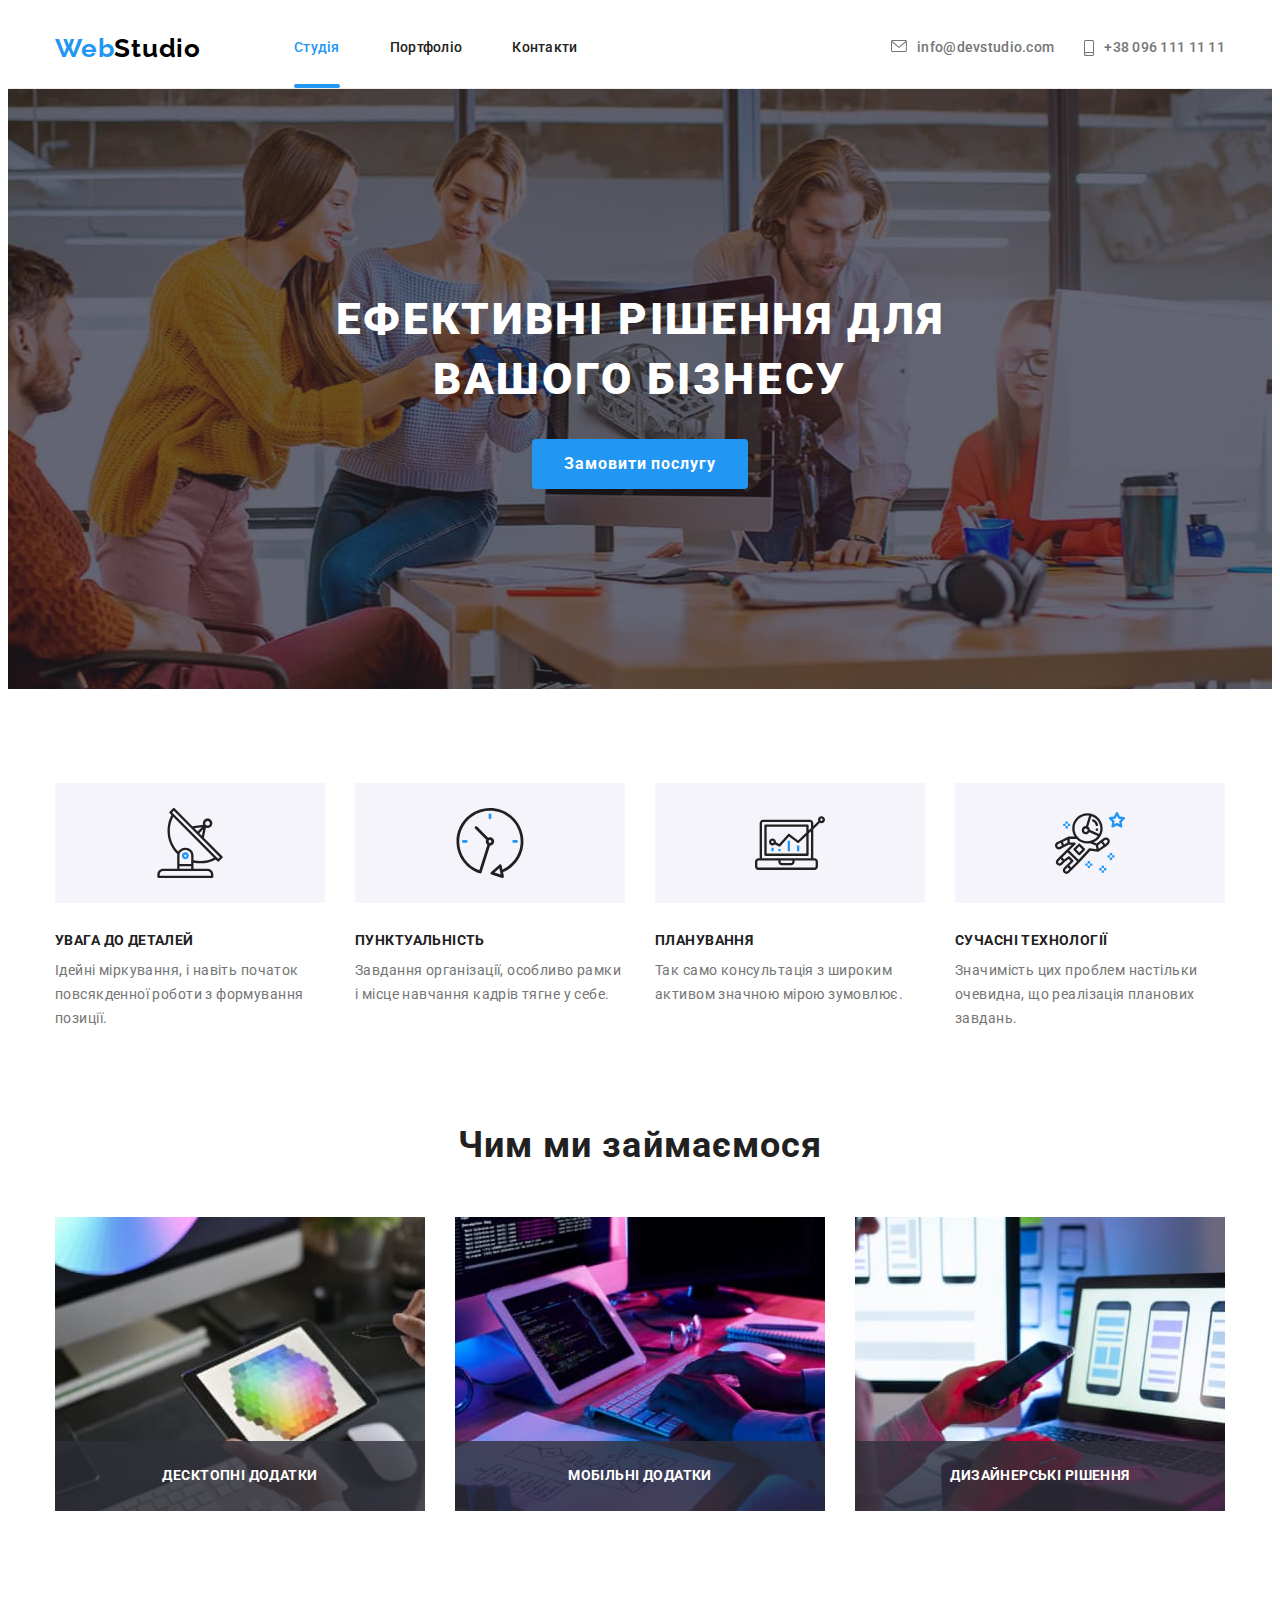
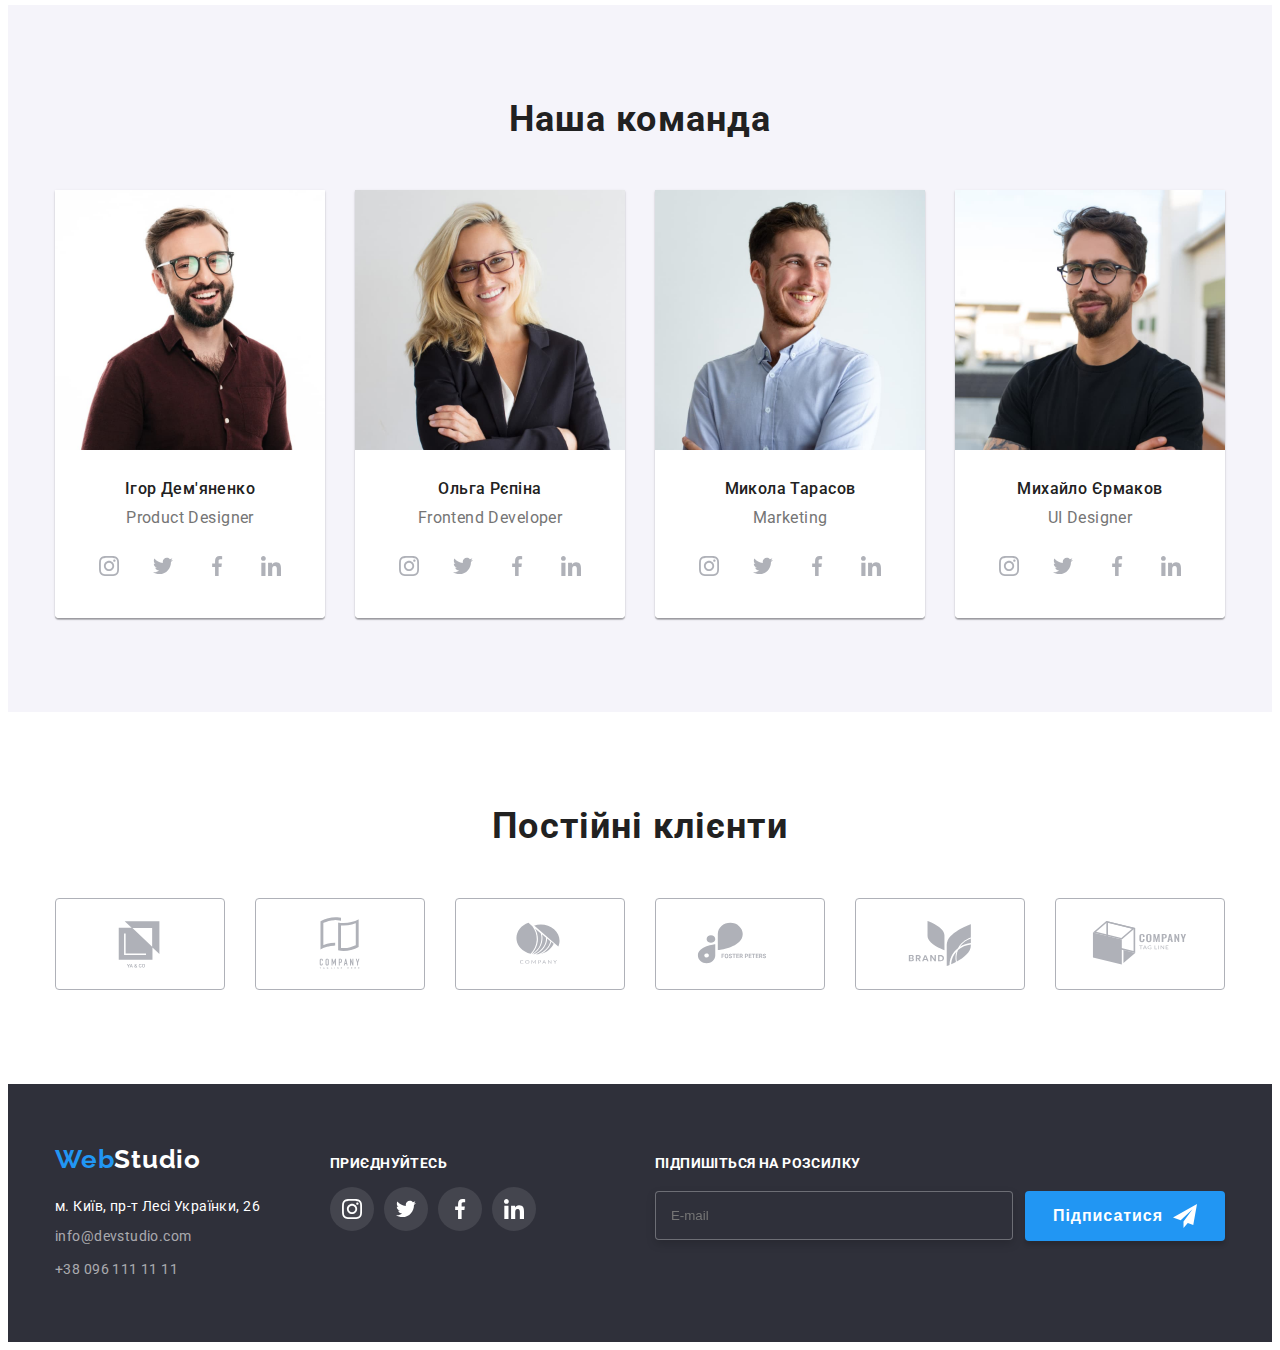
==== commit bfceedc5: "last" ====
--- a/index.html
+++ b/index.html
@@ -464,47 +464,50 @@
 
               <p class="modal-title">Залиште свої дані, ми вам передзвонимо</p>
               
-                <label class="modal-name">
-                  <span class="form-name">Ім'я</span>
-                  <div class="modal-info">
-                    <input type="form-input">
+                <label class="modal-name">Ім'я
+                  <!-- <span class="form-name">Ім'я</span> -->
+                  <!-- <div class="modal-info"> -->
+                    <input type="text" class="form-input">
                     <svg class="modal-icon" width="18" height="18">
                      <use href="./images/symbol-defs.svg#icon-person-black-18dp-1-1"></use>
                     </svg>
-                  </div>
+                  <!-- </div> -->
                 </label>
 
-                <label class="modal-name">
-                  <span class="form-name">Телефон</span>
-                  <div class="modal-info">
-                    <input type="form-input">
+                <label class="modal-name">Телефон
+                  <!-- <span class="form-name"></span> -->
+                  <!-- <div class="modal-info"> -->
+                    <input type="tel" class="form-input">
                     <svg class="modal-icon" width="18" height="18">
                      <use href="./images/symbol-defs.svg#icon-phone-black-18dp-1-1"></use>
                     </svg>
-                  </div>
+                  <!-- </div> -->
                 </label>
 
-                <label class="modal-name">
-                  <span class="form-name">Пошта</span>
-                  <div class="modal-info">
-                    <input type="form-input">
+                <label class="modal-name">Пошта
+                  <!-- <span class="form-name"></span> -->
+                  <!-- <div class="modal-info"> -->
+                    <input type="email" class="form-input">
                     <svg class="modal-icon" width="18" height="18">
                      <use href="./images/symbol-defs.svg#icon-email-black-18dp-1-1"></use>
                     </svg>
-                  </div>
+                  <!-- </div> -->
                 </label>
 
                 <label class="modal-name">
                   Коментар
                   <textarea name="comment" rows="5"
                   placeholder="Введіть текст" 
-                  class="comment-modal">
-                </textarea>
+                  class="comment-modal"></textarea>
                 </label>
 
                 <label class="form-check">
                   <input type="checkbox" name="checkbox" class="check-text" required>
-                  <span class="check-icon"></span>
+                  <span class="check-icon">
+                    <!-- <svg>
+                      <use href="./images/symbol-defs.svg#icon-icon-check-1"></use>
+                    </svg> -->
+                  </span>
                   <span>Погоджуюся з розсилкою та приймаю
                     <a href="" class="condition">Умови договору</a>
                   </span>
--- a/css/styles.css
+++ b/css/styles.css
@@ -361,25 +361,31 @@
   right: 8px;
 
   position: absolute;
+
+  transition: fill 250ms cubic-bezier(0.4, 0, 0.2, 1);
+}
+
+.modal-btn:hover {
+  fill: var(--accept-color);
 }
 
 .modal-form {
-  width: 448px;
+  /* width: 448px; */
   /* height: 342px; */
   display: flex;
   flex-direction: column;
-  
-  outline: 1px solid black;
-  margin-left: auto;
-  margin-right: auto;
-  padding: 40px;
+
+  /* outline: 1px solid black; */
+  /* margin-left: auto; */
+  /* margin-right: auto; */
+  /* padding: 40px; */
 
 }
 
 .modal-title {
 font-weight: 700;
 font-size: 20px;
-line-height: 1,15;
+line-height: 1.15;
 text-align: center;
 letter-spacing: 0.03em;
 
@@ -389,13 +395,40 @@
 }
 
 .modal-name {
-/* position: relative;
-display: flex; */
-
+font-weight: 400;
+font-size: 12px;
+line-height: 1.15;
+letter-spacing: 0.01em;
+
+color: var(--primary-text-color);
+
+
+position: relative;
+display: flex;
+flex-direction: column;
+margin-bottom: 20px;
+
+}
+
+.comment-modal {
+  resize: none;
+  height: 120px;
+  margin-top: 4px;
+  padding: 12px 16px;
+  outline: none;
+  border: 1px solid rgba(33, 33, 33, 0.2);
+border-radius: 4px;
+
+transition: border-color 250ms cubic-bezier(0.4, 0, 0.2, 1);
+}
+
+.comment-modal:focus-within,
+.comment-modal:hover {
+  border-color: var(--accept-color);
 }
 
 .modal-info {
-  /* position: absolute; */
+  position: relative;
   display: flex;
   flex-direction: column;
   text-align: start;
@@ -404,13 +437,41 @@
   transition: border-color 250ms cubic-bezier(0.4, 0, 0.2, 1);
 }
 
-
+.form-input {
+  padding-top: 11px;
+  padding-bottom: 11px;
+  width: 100%;
+  padding-left: 42px;
+  border: 1px solid rgba(33, 33, 33, 0.2);
+border-radius: 4px;
+margin-top: 4px;
+
+outline: none;
+transition: border-color 250ms cubic-bezier(0.4, 0, 0.2, 1);
+}
 
 .modal-icon {
-  /* position: absolute; */
+  position: absolute;
   left: 12px;
-  top: 50%;
-}
+  top: 50%; 
+  fill: var(--title-text-color);
+
+  transition: fill 250ms cubic-bezier(0.4, 0, 0.2, 1)
+}
+
+
+.modal-name:focus-within >.form-input,
+.modal-name:hover >.form-input {
+  border-color: var(--accept-color);
+}
+
+.form-input:focus-within + .modal-icon,
+.form-input:hover + .modal-icon {
+  fill: var(--accept-color);
+}
+
+
+
 
 .condition {
 color: var(--accept-color);
@@ -419,6 +480,18 @@
 
 .form-check {
 display: block;
+display: flex;
+align-items: center;
+justify-content: center;
+}
+
+.check-icon {
+  display: inline-block;
+  width: 15px;
+  height: 15px;
+  margin-right: 8.38px;
+  border:  2px solid var(--title-text-color);
+  border-radius: 2px;
 }
 
 .check-text {
@@ -426,6 +499,19 @@
   width: 16px;
   height: 15px;
   margin: -1px;
+
+  white-space: nowrap;
+  clip-path: inset(100%);
+  clip: rect(0 0 0 0);
+  overflow: hidden;
+}
+
+.check-text:checked + .check-icon {
+  border-color: transparent;
+  background-color: var(--accept-color);
+  background-image: url(../images/icon.svg);
+  background-size: contain;
+  background-origin: border-box;
 }
   
   .modal-button {
@@ -433,8 +519,8 @@
   margin-right: auto;
   margin-left: auto;
   padding: 10px 52px;
-  width: 200px;
-  height: 50px;
+  min-width: 200px;
+  /* height: 50px; */
   color: var(--primary-bg-color);
   background-color: var(--accept-color);
  margin-top: 30px;
@@ -667,7 +753,7 @@
 color: #afb1b8;
 
 transition: color 250ms cubic-bezier(0.4, 0, 0.2, 1),
-border-color: 250ms cubic-bezier(0.4, 0, 0.2, 1);
+border-color 250ms cubic-bezier(0.4, 0, 0.2, 1);
 }
 
 .client-link:hover,
@@ -747,8 +833,12 @@
 
 .jion {
   display: flex;
-  gap: 70px;
+  /* gap: 70px; */
   align-items: baseline;
+}
+
+.join-block {
+  margin-left: 70px;
 }
 
 .jion-title {
@@ -834,13 +924,18 @@
 align-items: center;
 text-align: center;
 border: none;
-margin-right: 10px;
+/* margin-right: 10px; */
 }
 
 .action-icon {
   display: block;
   fill: var(--primary-bg-color);
   margin-left: 10px;
+}
+
+.action-btn:hover,
+.action-btn:focus {
+  background-color: var(--hidden-color);
 }
 
 
